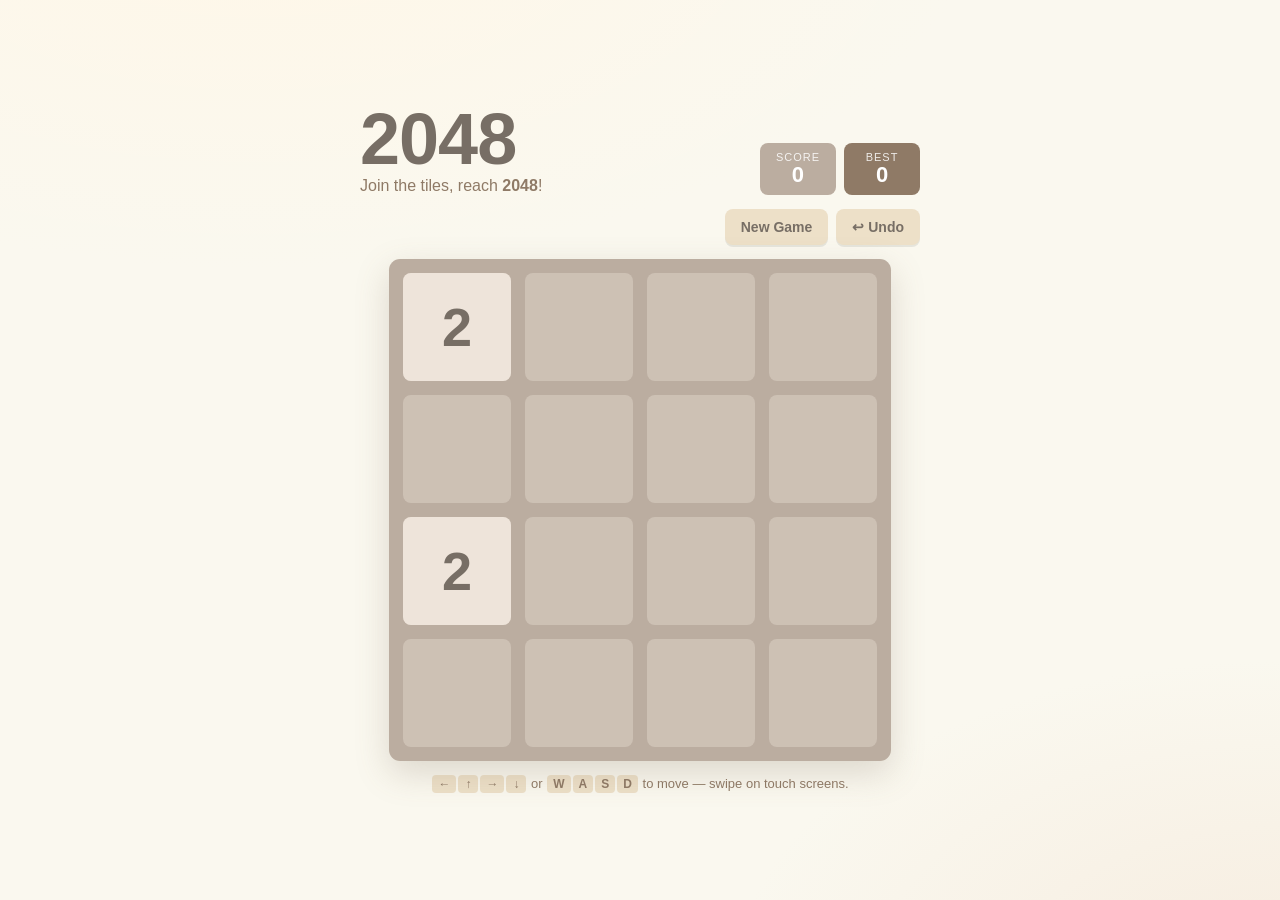
==== index.html @ 87c67cab "Add 2048 puzzle game (HTML/CSS/JS) Co-authored-by: arena-agent <297053741+arena-agent@users.noreply." ====
<!DOCTYPE html>
<html lang="en">
<head>
  <meta charset="UTF-8" />
  <meta name="viewport" content="width=device-width, initial-scale=1.0, maximum-scale=1.0, user-scalable=no" />
  <title>2048 — Puzzle Game</title>
  <link rel="stylesheet" href="style.css" />
</head>
<body>
  <main class="app">
    <header class="top">
      <div class="brand">
        <h1>2048</h1>
        <p class="tagline">Join the tiles, reach <strong>2048</strong>!</p>
      </div>

      <div class="scores">
        <div class="score-box">
          <span class="score-label">Score</span>
          <span class="score-value" id="score">0</span>
        </div>
        <div class="score-box best">
          <span class="score-label">Best</span>
          <span class="score-value" id="best">0</span>
        </div>
      </div>
    </header>

    <div class="controls">
      <button class="btn" id="new-game" type="button">New Game</button>
      <button class="btn" id="undo" type="button" title="Undo last move">↩ Undo</button>
    </div>

    <section class="board-wrap">
      <div class="board" id="board">
        <div class="grid" aria-hidden="true">
          <div class="cell"></div><div class="cell"></div><div class="cell"></div><div class="cell"></div>
          <div class="cell"></div><div class="cell"></div><div class="cell"></div><div class="cell"></div>
          <div class="cell"></div><div class="cell"></div><div class="cell"></div><div class="cell"></div>
          <div class="cell"></div><div class="cell"></div><div class="cell"></div><div class="cell"></div>
        </div>
        <div class="tiles" id="tiles"></div>

        <div class="overlay" id="overlay" hidden>
          <div class="overlay-card">
            <h2 id="overlay-title">You win!</h2>
            <p id="overlay-text"></p>
            <div class="overlay-actions">
              <button class="btn primary" id="overlay-primary">Keep going</button>
              <button class="btn" id="overlay-secondary">New Game</button>
            </div>
          </div>
        </div>
      </div>
    </section>

    <footer class="hint">
      <p><span class="key">←</span><span class="key">↑</span><span class="key">→</span><span class="key">↓</span>
         or <span class="key">W</span><span class="key">A</span><span class="key">S</span><span class="key">D</span>
         to move — swipe on touch screens.</p>
    </footer>
  </main>

  <script src="game.js"></script>
</body>
</html>
---- style.css ----
:root {
  --cell: clamp(60px, 19vmin, 108px);
  --gap: clamp(8px, 2.4vmin, 14px);
  --board-bg: #bbada0;
  --cell-bg: rgba(238, 228, 218, 0.35);
  --page-bg: #faf8ef;
  --text: #776e65;
  --accent: #8f7a66;
  --radius: 8px;
}

* { box-sizing: border-box; margin: 0; padding: 0; }

html, body { height: 100%; }

body {
  font-family: -apple-system, BlinkMacSystemFont, "Segoe UI", Roboto, Helvetica, Arial, sans-serif;
  background:
    radial-gradient(1200px 600px at 20% -10%, #fff7e8 0%, transparent 60%),
    radial-gradient(1000px 600px at 100% 110%, #f6ecdf 0%, transparent 55%),
    var(--page-bg);
  color: var(--text);
  display: flex;
  align-items: center;
  justify-content: center;
  padding: 16px;
  min-height: 100%;
  -webkit-tap-highlight-color: transparent;
}

.app {
  width: min(100%, 560px);
  display: flex;
  flex-direction: column;
  gap: 14px;
}

/* ---------- header ---------- */
.top {
  display: flex;
  align-items: flex-end;
  justify-content: space-between;
  gap: 12px;
}

.brand h1 {
  font-size: clamp(44px, 13vmin, 72px);
  font-weight: 800;
  letter-spacing: -1px;
  color: var(--text);
  line-height: 0.9;
}

.tagline {
  font-size: clamp(13px, 3.6vmin, 16px);
  color: var(--accent);
  margin-top: 6px;
}

.scores {
  display: flex;
  gap: 8px;
}

.score-box {
  background: var(--board-bg);
  color: #fff;
  border-radius: var(--radius);
  padding: 8px 16px;
  min-width: 76px;
  text-align: center;
  display: flex;
  flex-direction: column;
  line-height: 1.1;
}

.score-box.best { background: var(--accent); }

.score-label {
  font-size: 11px;
  text-transform: uppercase;
  letter-spacing: 1px;
  opacity: 0.85;
}

.score-value {
  font-size: 22px;
  font-weight: 700;
  font-variant-numeric: tabular-nums;
}

/* ---------- controls ---------- */
.controls {
  display: flex;
  gap: 8px;
  justify-content: flex-end;
}

.btn {
  font: inherit;
  font-size: 14px;
  font-weight: 700;
  color: var(--text);
  background: #ede0c8;
  border: none;
  border-radius: var(--radius);
  padding: 10px 16px;
  cursor: pointer;
  transition: transform 0.08s ease, background 0.15s ease, box-shadow 0.15s ease;
  box-shadow: 0 2px 0 rgba(0, 0, 0, 0.08);
}

.btn:hover { background: #e7d7bb; }
.btn:active { transform: translateY(1px); box-shadow: 0 1px 0 rgba(0, 0, 0, 0.08); }
.btn.primary { background: var(--accent); color: #fff; }
.btn.primary:hover { background: #7d6957; }

/* ---------- board ---------- */
.board-wrap { display: flex; justify-content: center; }

.board {
  --total: calc(var(--cell) * 4 + var(--gap) * 5);
  position: relative;
  width: var(--total);
  height: var(--total);
  background: var(--board-bg);
  border-radius: calc(var(--radius) * 1.4);
  padding: var(--gap);
  touch-action: none;
  box-shadow: 0 12px 34px rgba(120, 100, 80, 0.22);
  user-select: none;
}

.grid {
  position: absolute;
  inset: 0;
  display: grid;
  grid-template-columns: repeat(4, var(--cell));
  grid-template-rows: repeat(4, var(--cell));
  gap: var(--gap);
  padding: var(--gap);
}

.cell {
  background: var(--cell-bg);
  border-radius: var(--radius);
}

.tiles {
  position: absolute;
  inset: 0;
  z-index: 2;
}

/* ---------- tiles ---------- */
.tile {
  position: absolute;
  top: 0;
  left: 0;
  width: var(--cell);
  height: var(--cell);
  border-radius: var(--radius);
  display: flex;
  align-items: center;
  justify-content: center;
  font-weight: 800;
  font-size: calc(var(--cell) * 0.5);
  line-height: 1;
  color: #776e65;
  --tx: calc(var(--gap) + var(--col) * (var(--cell) + var(--gap)));
  --ty: calc(var(--gap) + var(--row) * (var(--cell) + var(--gap)));
  transform: translate(var(--tx), var(--ty));
  transition: transform 0.12s ease-in-out;
  will-change: transform;
}

.tile[data-digits="3"] { font-size: calc(var(--cell) * 0.42); }
.tile[data-digits="4"] { font-size: calc(var(--cell) * 0.34); }
.tile[data-digits="5"] { font-size: calc(var(--cell) * 0.28); }
.tile[data-digits="6"] { font-size: calc(var(--cell) * 0.24); }

.tile-2    { background: #eee4da; color: #776e65; }
.tile-4    { background: #ede0c8; color: #776e65; }
.tile-8    { background: #f2b179; color: #f9f6f2; }
.tile-16   { background: #f59563; color: #f9f6f2; }
.tile-32   { background: #f67c5f; color: #f9f6f2; }
.tile-64   { background: #f65e3b; color: #f9f6f2; }
.tile-128  { background: #edcf72; color: #f9f6f2; font-size: calc(var(--cell) * 0.42); }
.tile-256  { background: #edcc61; color: #f9f6f2; font-size: calc(var(--cell) * 0.42); }
.tile-512  { background: #edc850; color: #f9f6f2; font-size: calc(var(--cell) * 0.42); }
.tile-1024 { background: #edc53f; color: #f9f6f2; font-size: calc(var(--cell) * 0.34); }
.tile-2048 { background: #edc22e; color: #f9f6f2; font-size: calc(var(--cell) * 0.34); }
.tile-super { background: #3c3a32; color: #f9f6f2; }

.tile-spawn { animation: spawn 0.18s ease-in-out; }
.tile-pop   { animation: pop 0.18s ease-in-out; }
.tile-gone  { animation: gone 0.13s ease-in forwards; }

@keyframes spawn {
  0%   { transform: translate(var(--tx), var(--ty)) scale(0); }
  80%  { transform: translate(var(--tx), var(--ty)) scale(1.08); }
  100% { transform: translate(var(--tx), var(--ty)) scale(1); }
}

@keyframes pop {
  0%   { transform: translate(var(--tx), var(--ty)) scale(1); }
  50%  { transform: translate(var(--tx), var(--ty)) scale(1.18); }
  100% { transform: translate(var(--tx), var(--ty)) scale(1); }
}

@keyframes gone {
  to { opacity: 0; }
}

/* ---------- overlay ---------- */
.overlay {
  position: absolute;
  inset: 0;
  z-index: 10;
  display: flex;
  align-items: center;
  justify-content: center;
  border-radius: calc(var(--radius) * 1.4);
  background: rgba(238, 228, 218, 0.73);
  animation: fade 0.25s ease;
}

.overlay[hidden] { display: none; }

.overlay-card {
  text-align: center;
  padding: 24px;
  animation: rise 0.3s ease;
}

.overlay-card h2 {
  font-size: clamp(30px, 9vmin, 44px);
  color: var(--text);
  margin-bottom: 6px;
}

.overlay-card p {
  color: var(--accent);
  margin-bottom: 18px;
  font-size: 15px;
}

.overlay-actions { display: flex; gap: 10px; justify-content: center; }

@keyframes fade { from { opacity: 0; } to { opacity: 1; } }
@keyframes rise { from { transform: translateY(12px); opacity: 0; } to { transform: translateY(0); opacity: 1; } }

/* ---------- hint ---------- */
.hint { text-align: center; color: var(--accent); font-size: 13px; }

.key {
  display: inline-block;
  min-width: 20px;
  padding: 2px 6px;
  margin: 0 1px;
  background: #ede0c8;
  border-radius: 4px;
  font-size: 12px;
  font-weight: 700;
  text-align: center;
}
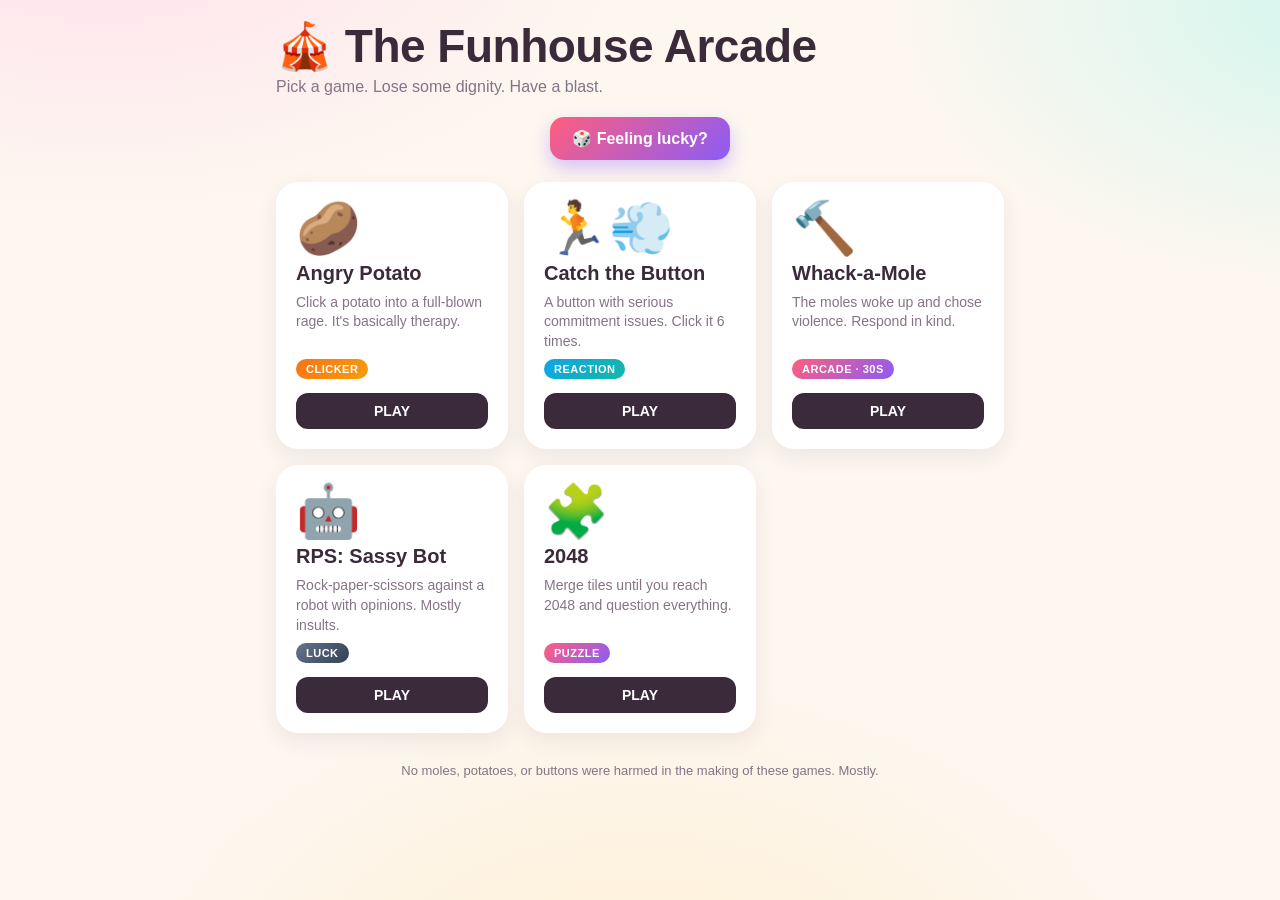
==== commit 5cb52b36: "Add funhouse arcade hub + 4 new games (potato, button, whack-a-mole, RPS bot) Co-authored-by: arena-" ====
--- a/index.html
+++ b/index.html
@@ -2,65 +2,121 @@
 <html lang="en">
 <head>
   <meta charset="UTF-8" />
-  <meta name="viewport" content="width=device-width, initial-scale=1.0, maximum-scale=1.0, user-scalable=no" />
-  <title>2048 — Puzzle Game</title>
-  <link rel="stylesheet" href="style.css" />
+  <meta name="viewport" content="width=device-width, initial-scale=1.0" />
+  <title>Funhouse Arcade</title>
+  <link rel="stylesheet" href="arcade.css" />
+  <style>
+    .cards {
+      display: grid;
+      grid-template-columns: repeat(auto-fill, minmax(210px, 1fr));
+      gap: 16px;
+      margin-top: 22px;
+    }
+    .card {
+      background: var(--card);
+      border-radius: 22px;
+      padding: 20px;
+      text-decoration: none;
+      color: var(--ink);
+      box-shadow: 0 8px 22px rgba(60, 40, 60, 0.08);
+      display: flex;
+      flex-direction: column;
+      gap: 8px;
+      transition: transform 0.15s ease, box-shadow 0.15s ease;
+    }
+    .card:hover { transform: translateY(-6px); box-shadow: 0 16px 34px rgba(60, 40, 60, 0.14); }
+    .card .emoji { font-size: 52px; line-height: 1; }
+    .card h2 { font-size: 20px; font-weight: 900; }
+    .card .tagline { color: var(--muted); font-size: 14px; line-height: 1.4; flex: 1; }
+    .card .tag {
+      align-self: flex-start;
+      font-size: 11px;
+      font-weight: 800;
+      letter-spacing: 0.5px;
+      text-transform: uppercase;
+      color: #fff;
+      background: linear-gradient(135deg, var(--pink), var(--purple));
+      padding: 4px 10px;
+      border-radius: 999px;
+    }
+    .card .tag.teal  { background: linear-gradient(135deg, #0ea5e9, var(--teal)); }
+    .card .tag.amber { background: linear-gradient(135deg, #f97316, var(--amber)); }
+    .card .tag.ink   { background: linear-gradient(135deg, #64748b, #334155); }
+    .play {
+      margin-top: 6px;
+      text-align: center;
+      font-weight: 900;
+      color: #fff;
+      background: var(--ink);
+      border-radius: 12px;
+      padding: 10px;
+      font-size: 14px;
+    }
+    .random-row { display: flex; justify-content: center; margin-top: 18px; }
+    .footer { margin-top: 30px; text-align: center; color: var(--muted); font-size: 13px; }
+  </style>
 </head>
 <body>
-  <main class="app">
-    <header class="top">
-      <div class="brand">
-        <h1>2048</h1>
-        <p class="tagline">Join the tiles, reach <strong>2048</strong>!</p>
-      </div>
-
-      <div class="scores">
-        <div class="score-box">
-          <span class="score-label">Score</span>
-          <span class="score-value" id="score">0</span>
-        </div>
-        <div class="score-box best">
-          <span class="score-label">Best</span>
-          <span class="score-value" id="best">0</span>
-        </div>
-      </div>
+  <div class="wrap">
+    <header>
+      <h1>🎪 The Funhouse Arcade</h1>
+      <p class="sub">Pick a game. Lose some dignity. Have a blast.</p>
     </header>
 
-    <div class="controls">
-      <button class="btn" id="new-game" type="button">New Game</button>
-      <button class="btn" id="undo" type="button" title="Undo last move">↩ Undo</button>
+    <div class="random-row">
+      <button class="btn" id="random-game" type="button">🎲 Feeling lucky?</button>
     </div>
 
-    <section class="board-wrap">
-      <div class="board" id="board">
-        <div class="grid" aria-hidden="true">
-          <div class="cell"></div><div class="cell"></div><div class="cell"></div><div class="cell"></div>
-          <div class="cell"></div><div class="cell"></div><div class="cell"></div><div class="cell"></div>
-          <div class="cell"></div><div class="cell"></div><div class="cell"></div><div class="cell"></div>
-          <div class="cell"></div><div class="cell"></div><div class="cell"></div><div class="cell"></div>
-        </div>
-        <div class="tiles" id="tiles"></div>
+    <section class="cards">
+      <a class="card" href="potato-rage.html">
+        <span class="emoji">🥔</span>
+        <h2>Angry Potato</h2>
+        <p class="tagline">Click a potato into a full-blown rage. It's basically therapy.</p>
+        <span class="tag amber">Clicker</span>
+        <span class="play">PLAY</span>
+      </a>
 
-        <div class="overlay" id="overlay" hidden>
-          <div class="overlay-card">
-            <h2 id="overlay-title">You win!</h2>
-            <p id="overlay-text"></p>
-            <div class="overlay-actions">
-              <button class="btn primary" id="overlay-primary">Keep going</button>
-              <button class="btn" id="overlay-secondary">New Game</button>
-            </div>
-          </div>
-        </div>
-      </div>
+      <a class="card" href="catch-the-button.html">
+        <span class="emoji">🏃💨</span>
+        <h2>Catch the Button</h2>
+        <p class="tagline">A button with serious commitment issues. Click it 6 times.</p>
+        <span class="tag teal">Reaction</span>
+        <span class="play">PLAY</span>
+      </a>
+
+      <a class="card" href="whack-a-mole.html">
+        <span class="emoji">🔨</span>
+        <h2>Whack-a-Mole</h2>
+        <p class="tagline">The moles woke up and chose violence. Respond in kind.</p>
+        <span class="tag">Arcade · 30s</span>
+        <span class="play">PLAY</span>
+      </a>
+
+      <a class="card" href="rps-bot.html">
+        <span class="emoji">🤖</span>
+        <h2>RPS: Sassy Bot</h2>
+        <p class="tagline">Rock-paper-scissors against a robot with opinions. Mostly insults.</p>
+        <span class="tag ink">Luck</span>
+        <span class="play">PLAY</span>
+      </a>
+
+      <a class="card" href="2048.html">
+        <span class="emoji">🧩</span>
+        <h2>2048</h2>
+        <p class="tagline">Merge tiles until you reach 2048 and question everything.</p>
+        <span class="tag">Puzzle</span>
+        <span class="play">PLAY</span>
+      </a>
     </section>
 
-    <footer class="hint">
-      <p><span class="key">←</span><span class="key">↑</span><span class="key">→</span><span class="key">↓</span>
-         or <span class="key">W</span><span class="key">A</span><span class="key">S</span><span class="key">D</span>
-         to move — swipe on touch screens.</p>
-    </footer>
-  </main>
+    <footer class="footer">No moles, potatoes, or buttons were harmed in the making of these games. Mostly.</footer>
+  </div>
 
-  <script src="game.js"></script>
+  <script>
+    var games = ["potato-rage.html", "catch-the-button.html", "whack-a-mole.html", "rps-bot.html", "2048.html"];
+    document.getElementById("random-game").addEventListener("click", function () {
+      window.location.href = games[Math.floor(Math.random() * games.length)];
+    });
+  </script>
 </body>
 </html>
--- a/arcade.css
+++ b/arcade.css
@@ -0,0 +1,160 @@
+* { box-sizing: border-box; margin: 0; padding: 0; }
+
+:root {
+  --ink: #3a2a3a;
+  --muted: #857485;
+  --card: #ffffff;
+  --pink: #ff5e7e;
+  --purple: #8b5cf6;
+  --teal: #14b8a6;
+  --amber: #f59e0b;
+  --radius: 18px;
+}
+
+html, body { height: 100%; }
+
+body {
+  font-family: -apple-system, BlinkMacSystemFont, "Segoe UI", Roboto, Helvetica, Arial, sans-serif;
+  color: var(--ink);
+  background:
+    radial-gradient(900px 500px at 8% -10%, #ffe0ec 0%, transparent 60%),
+    radial-gradient(820px 520px at 105% 0%, #d3f6ee 0%, transparent 55%),
+    radial-gradient(900px 620px at 50% 115%, #fff0d4 0%, transparent 60%),
+    #fdf7f0;
+  min-height: 100%;
+  -webkit-tap-highlight-color: transparent;
+}
+
+.wrap {
+  width: min(100%, 760px);
+  margin: 0 auto;
+  padding: 22px 16px 48px;
+}
+
+.topbar {
+  display: flex;
+  align-items: center;
+  gap: 12px;
+  margin-bottom: 10px;
+  flex-wrap: wrap;
+}
+
+.back {
+  text-decoration: none;
+  color: var(--ink);
+  background: rgba(255, 255, 255, 0.75);
+  border-radius: 999px;
+  padding: 8px 14px;
+  font-weight: 800;
+  font-size: 14px;
+  box-shadow: 0 2px 8px rgba(60, 40, 60, 0.08);
+  transition: transform 0.12s ease, background 0.15s ease;
+}
+.back:hover { background: #fff; transform: translateX(-3px); }
+
+h1 {
+  font-size: clamp(28px, 8vw, 46px);
+  font-weight: 900;
+  letter-spacing: -0.5px;
+  line-height: 1.05;
+}
+
+.sub { color: var(--muted); font-size: 16px; margin-top: 6px; line-height: 1.4; }
+.sub strong { color: var(--ink); }
+
+.btn {
+  font: inherit;
+  font-weight: 800;
+  font-size: 16px;
+  cursor: pointer;
+  border: none;
+  border-radius: 14px;
+  padding: 12px 22px;
+  color: #fff;
+  background: linear-gradient(135deg, var(--pink), var(--purple));
+  box-shadow: 0 8px 18px rgba(139, 92, 246, 0.35);
+  transition: transform 0.08s ease, box-shadow 0.15s ease, filter 0.15s ease;
+  user-select: none;
+}
+.btn:hover { filter: brightness(1.05); }
+.btn:active { transform: translateY(2px) scale(0.98); box-shadow: 0 3px 10px rgba(139, 92, 246, 0.28); }
+.btn.ghost { background: var(--ink); box-shadow: none; }
+
+.stat-bar {
+  display: flex;
+  gap: 10px;
+  justify-content: center;
+  flex-wrap: wrap;
+  margin: 4px 0 16px;
+}
+.stat-box {
+  background: var(--card);
+  border-radius: 14px;
+  padding: 10px 18px;
+  min-width: 92px;
+  text-align: center;
+  box-shadow: 0 4px 14px rgba(60, 40, 60, 0.08);
+}
+.stat-box .label {
+  display: block;
+  font-size: 11px;
+  font-weight: 800;
+  letter-spacing: 1px;
+  text-transform: uppercase;
+  color: var(--muted);
+}
+.stat-box .value {
+  display: block;
+  font-size: 26px;
+  font-weight: 900;
+  font-variant-numeric: tabular-nums;
+}
+
+.bubble {
+  background: #fff;
+  border-radius: 16px 16px 16px 4px;
+  padding: 12px 16px;
+  font-size: 16px;
+  font-weight: 700;
+  color: var(--ink);
+  box-shadow: 0 6px 16px rgba(60, 40, 60, 0.1);
+  min-height: 46px;
+  display: flex;
+  align-items: center;
+  justify-content: center;
+  text-align: center;
+}
+
+.overlay {
+  position: fixed;
+  inset: 0;
+  z-index: 50;
+  display: flex;
+  align-items: center;
+  justify-content: center;
+  padding: 20px;
+  background: rgba(50, 30, 50, 0.45);
+  backdrop-filter: blur(3px);
+  animation: fadeIn 0.2s ease;
+}
+.overlay[hidden] { display: none; }
+
+.overlay-card {
+  background: #fff;
+  border-radius: 22px;
+  padding: 30px 28px;
+  max-width: 420px;
+  width: 100%;
+  text-align: center;
+  box-shadow: 0 24px 60px rgba(40, 20, 40, 0.35);
+  animation: popIn 0.25s ease;
+}
+.overlay-card .emoji { font-size: 56px; line-height: 1; margin-bottom: 8px; }
+.overlay-card h2 { font-size: 26px; font-weight: 900; margin-bottom: 6px; }
+.overlay-card p { color: var(--muted); margin-bottom: 18px; font-size: 15px; line-height: 1.45; }
+
+@keyframes fadeIn { from { opacity: 0; } to { opacity: 1; } }
+@keyframes popIn {
+  from { transform: scale(0.9) translateY(10px); opacity: 0; }
+  to   { transform: scale(1) translateY(0); opacity: 1; }
+}
